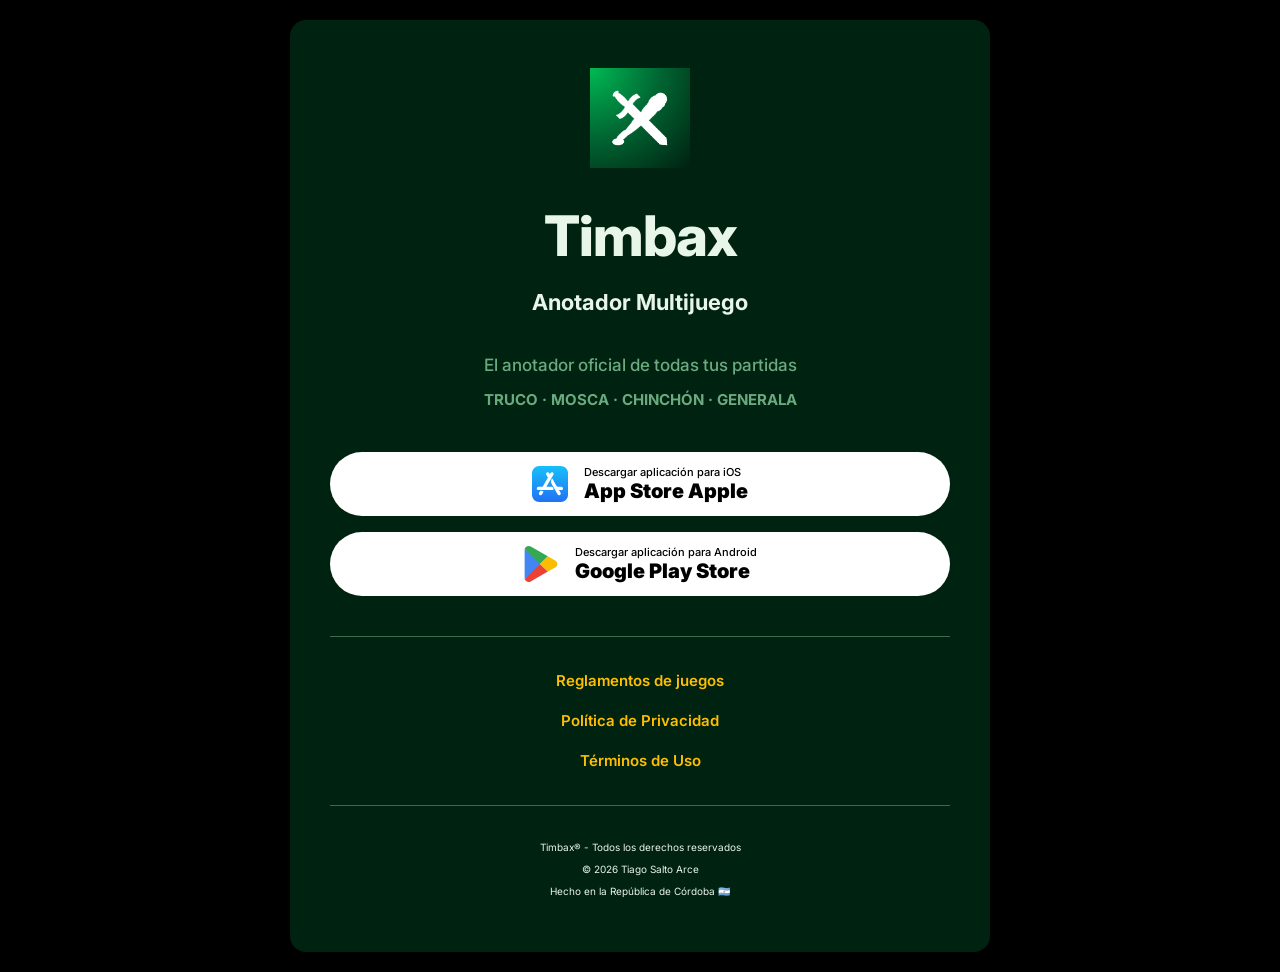
==== index.html @ fd423812 "Update index.html" ====
<!DOCTYPE html>
<html lang="es">
<head>
    <meta charset="UTF-8">
    <meta name="viewport" content="width=device-width, initial-scale=1.0">
    
    <!-- ══════════════════════════════════════════════════════════
     index.html  (timbax.com)
     ══════════════════════════════════════════════════════════ -->
<title>Timbax - Anotador de Truco, Generala, Mosca y Chinchón</title>
<meta name="description" content="Timbax es el anotador oficial para todas tus partidas de Truco, Generala, Mosca y Chinchón. El único anotador que entiende las reglas de tus juegos. Disponible para Android e iOS.">
<meta name="keywords" content="anotador de truco argentino, anotador de generala, anotador de chinchon, anotador de mosca, marcador de puntos, puntaje truco, puntaje mosca, puntaje generala, puntaje chinchon, anotador cartas argentina, anotador multijuego, truco argentino app">
<meta name="author" content="Tiago Salto Arce">
<link rel="canonical" href="https://timbax.com/">
 
<!-- Open Graph (WhatsApp, redes sociales) -->
<meta property="og:title" content="Timbax - Anotador de Truco, Generala, Mosca y Chinchón">
<meta property="og:description" content="El anotador oficial para todas tus partidas. El único anotador que entiende las reglas de tus juegos. Truco, Generala, Mosca y Chinchón.">
<meta property="og:url" content="https://timbax.com/">
<meta property="og:type" content="website">
<meta property="og:locale" content="es_AR">
    
    <!-- Favicons -->
    <link rel="icon" type="image/x-icon" href="/favicon.ico?v=3">
    <link rel="icon" type="image/png" sizes="32x32" href="/favicon-32x32.png?v=3">
    <link rel="icon" type="image/png" sizes="16x16" href="/favicon-16x16.png?v=3">
    <link rel="apple-touch-icon" sizes="180x180" href="/apple-touch-icon.png">

    <link rel="stylesheet" href="/assets/css/timbax.css">
    <style>
        body {
            min-height: 100vh;
            display: flex;
            flex-direction: column;
            align-items: center;
            justify-content: center;
        }

        .container {
            max-width: 700px;
            width: 100%;
            background: var(--container);
            padding: 48px 40px;
            border-radius: 16px;
            box-shadow: 0 2px 12px rgba(0, 0, 0, 0.4);
            text-align: center;
        }

        .logo-image {
            width: 100px;
            height: auto;
            margin-bottom: 16px;
        }

        .logo {
            font-size: 56px;
            font-weight: 800;
            letter-spacing: -1px;
            margin-bottom: 4px;
            color: var(--text);
        }

        .tagline {
            font-size: 22px;
            font-weight: 700;
            margin-bottom: 32px;
            color: var(--text);
        }

        .description {
            font-size: 17px;
            font-weight: 500;
            margin-bottom: 8px;
            color: var(--text-muted);
        }

        .games {
            font-size: 15px;
            font-weight: 700;
            margin-bottom: 40px;
            color: var(--text-muted);
        }

        .buttons {
            display: flex;
            flex-direction: column;
            gap: 16px;
            margin-bottom: 40px;
        }

        .btn {
            display: flex;
            align-items: center;
            justify-content: center;
            gap: 16px;
            padding: 14px 24px;
            text-decoration: none;
            border-radius: 50px;
            transition: all 0.2s ease;
            cursor: pointer;
            background: #ffffff;
            color: #000000;
            -webkit-tap-highlight-color: transparent;
            user-select: none;
        }
        
        .btn:hover {
            background: #f0f0f0;
            transform: translateY(-2px);
            box-shadow: 0 4px 16px rgba(0, 0, 0, 0.4);
        }

        .btn-icon {
            width: 36px;
            height: 36px;
            flex-shrink: 0;
        }

        .btn-text {
            display: flex;
            flex-direction: column;
            align-items: flex-start;
            gap: 1px;
        }

        .btn-text-sub {
            font-size: 11px;
            font-weight: 500;
            line-height: 1.2;
            color: #000000;
        }

        .btn-text-main {
            font-size: 20px;
            font-weight: 900;
            line-height: 1.1;
            color: #000000;
        }

        .divider {
            width: 100%;
            height: 1px;
            background: var(--border);
            margin: 32px 0;
        }

        .legal-links {
            display: flex;
            flex-direction: column;
            gap: 16px;
            margin-bottom: 32px;
        }

        .legal-link {
            font-size: 15px;
            color: var(--primary);
            text-decoration: none;
            font-weight: 600;
            transition: opacity 0.2s ease;
            -webkit-tap-highlight-color: transparent;
        }

        .legal-link:hover {
            opacity: 0.7;
        }

        .footer-info {
            font-size: 12px;
            line-height: 1.8;
            color: var(--text-muted);
            font-weight: 400;
        }

        .footer-info p {
            margin-bottom: 4px;
            font-size: 10px;
        }

        /* Mobile adjustments */
        @media (max-width: 768px) {
            .container {
                padding: 40px 28px;
                max-width: 100%;
            }

            .logo-image {
                width: 80px;
                margin-bottom: 12px;
            }

            .logo {
                font-size: 42px;
            }

            .tagline {
                font-size: 18px;
                margin-bottom: 24px;
            }

            .description {
                font-size: 15px;
            }

            .games {
                font-size: 13px;
                margin-bottom: 32px;
                line-height: 1.4;
            }

            .buttons {
                gap: 12px;
            }

            .btn {
                font-size: 15px;
                padding: 14px 24px;
            }

            .btn-icon {
                width: 36px;
                height: 36px;
            }

            .divider {
                margin: 24px 0;
            }

            .legal-links {
                gap: 12px;
                margin-bottom: 24px;
            }

            .legal-link {
                font-size: 14px;
            }

            .footer-info {
                font-size: 10px;
            }
        }

        /* Tablet adjustments */
        @media (min-width: 769px) and (max-width: 1024px) {
            .container {
                max-width: 600px;
            }
        }
    </style>
</head>
<body>
    <div class="container">
        <img src="/timbax_logo.png" alt="Timbax Logo" class="logo-image">
        <h1 class="logo">Timbax</h1>
        <p class="tagline">Anotador Multijuego</p>
        
        <p class="description">El anotador oficial de todas tus partidas</p>
        <p class="games">TRUCO · MOSCA · CHINCHÓN · GENERALA</p>
        
       <div class="buttons">            
            <a href="https://apps.apple.com/app/timbax/id0000000000" class="btn">
                <!-- Apple AppStore logo logo oficial -->
                <img src="/assets/icons/ic_appstore.svg" class="btn-icon" alt="App Store">
                <div class="btn-text">
                    <span class="btn-text-sub">Descargar aplicación para iOS</span>
                    <span class="btn-text-main">App Store Apple</span>
                </div>
            </a>
           <a href="https://play.google.com/store/apps/details?id=com.timbax.app" class="btn">
                <!-- Google Play logo oficial -->
                <img src="/assets/icons/ic_googleplay.svg" class="btn-icon" alt="Google Play">
                <div class="btn-text">
                    <span class="btn-text-sub">Descargar aplicación para Android</span>
                    <span class="btn-text-main">Google Play Store</span>
                </div>
            </a>
        </div>

        <div class="divider"></div>

        <div class="legal-links">
            <a href="/reglas" class="legal-link">Reglamentos de juegos</a>
            <a href="/privacy-policy" class="legal-link">Política de Privacidad</a>
            <a href="/terms-of-use" class="legal-link">Términos de Uso</a>
        </div>

        <div class="divider"></div>

        <div class="footer-info">
            <p>Timbax® - Todos los derechos reservados</p>
            <p>© 2026 Tiago Salto Arce</p>
            <p>Hecho en la República de Córdoba 🇦🇷</p>
        </div>   
        
    </div>
</body>
</html>
---- assets/css/timbax.css ----
/* ============================================================
   TIMBAX — Base Stylesheet
   Compartido por todas las páginas del sitio
   ============================================================ */

/* Google Fonts - Inter (400, 500, 600, 700, 800) */
@import url('https://fonts.googleapis.com/css2?family=Inter:wght@400;500;600;700;800&display=swap');

/* ── Color Tokens ── */
:root {
    --bg:              #000000;
    --container:       #002211;
    --surface:         #13492C;
    --surface-variant: #256B4A;
    --border:          #3A6B4E;
    --primary:         #FFBF00;
    --primary-hover:   #E6AC00;
    --text:            #E8F5E9;
    --text-muted:      #6BAA7F;
}

/* ── Reset ── */
* {
    margin: 0;
    padding: 0;
    box-sizing: border-box;
}

/* ── Body ── */
body {
    font-family: 'Inter', -apple-system, BlinkMacSystemFont, 'Segoe UI', Roboto, sans-serif;
    background: var(--bg);
    color: var(--text);
    line-height: 1.6;
    padding: 20px;
}

/* ── Container ── */
.container {
    max-width: 800px;
    margin: 0 auto;
    background: var(--container);
    padding: 40px;
    border-radius: 12px;
    box-shadow: 0 2px 8px rgba(0, 0, 0, 0.4);
}

/* ── Back link ── */
.back-link {
    display: inline-flex;
    align-items: center;
    gap: 8px;
    margin-bottom: 24px;
    color: var(--primary);
    text-decoration: none;
    font-weight: 600;
    font-size: 15px;
    transition: opacity 0.2s ease;
    -webkit-tap-highlight-color: transparent;
}
.back-link:hover { opacity: 0.7; }
.back-icon { width: 20px; height: 20px; flex-shrink: 0; }

/* ── Header ── */
header {
    margin-bottom: 40px;
    padding-bottom: 24px;
    border-bottom: 1px solid var(--border);
}

.logo-container {
    display: flex;
    align-items: center;
    gap: 12px;
    margin-bottom: 16px;
}
.logo-image { width: 40px; height: auto; }
.logo {
    font-size: 32px;
    font-weight: 900;
    color: var(--text);
}

/* ── Typography ── */
h1 {
    font-size: 28px;
    font-weight: 700;
    color: var(--text);
    margin-bottom: 8px;
}

h2 {
    font-size: 22px;
    font-weight: 700;
    color: var(--text);
    margin-top: 32px;
    margin-bottom: 16px;
}

h3 {
    font-size: 18px;
    font-weight: 600;
    color: var(--text);
    margin-top: 24px;
    margin-bottom: 12px;
}

p {
    margin-bottom: 16px;
    font-size: 16px;
    color: var(--text);
}

ul {
    margin-bottom: 16px;
    padding-left: 24px;
}

li {
    margin-bottom: 8px;
    font-size: 16px;
    color: var(--text);
}

a {
    color: var(--primary);
}

/* ── Divider ── */
.divider {
    border: none;
    border-top: 1px solid var(--border);
    margin: 32px 0;
}

/* ── Footer ── */
footer {
    text-align: center;
    margin-top: 48px;
    padding-top: 24px;
    border-top: 1px solid var(--border);
    color: var(--text-muted);
    font-size: 12px;
    line-height: 1.8;
}

/* ── Utility: muted text ── */
.text-muted {
    font-size: 14px;
    color: var(--text-muted);
}

/* ── Mobile ── */
@media (max-width: 768px) {
    .container { padding: 24px; }
    .logo-image { width: 32px; }
    h1 { font-size: 24px; }
    h2 { font-size: 20px; }
    h3 { font-size: 16px; }
    p, li { font-size: 15px; }
    footer { font-size: 10px; }
    footer p { font-size: 10px; }
}
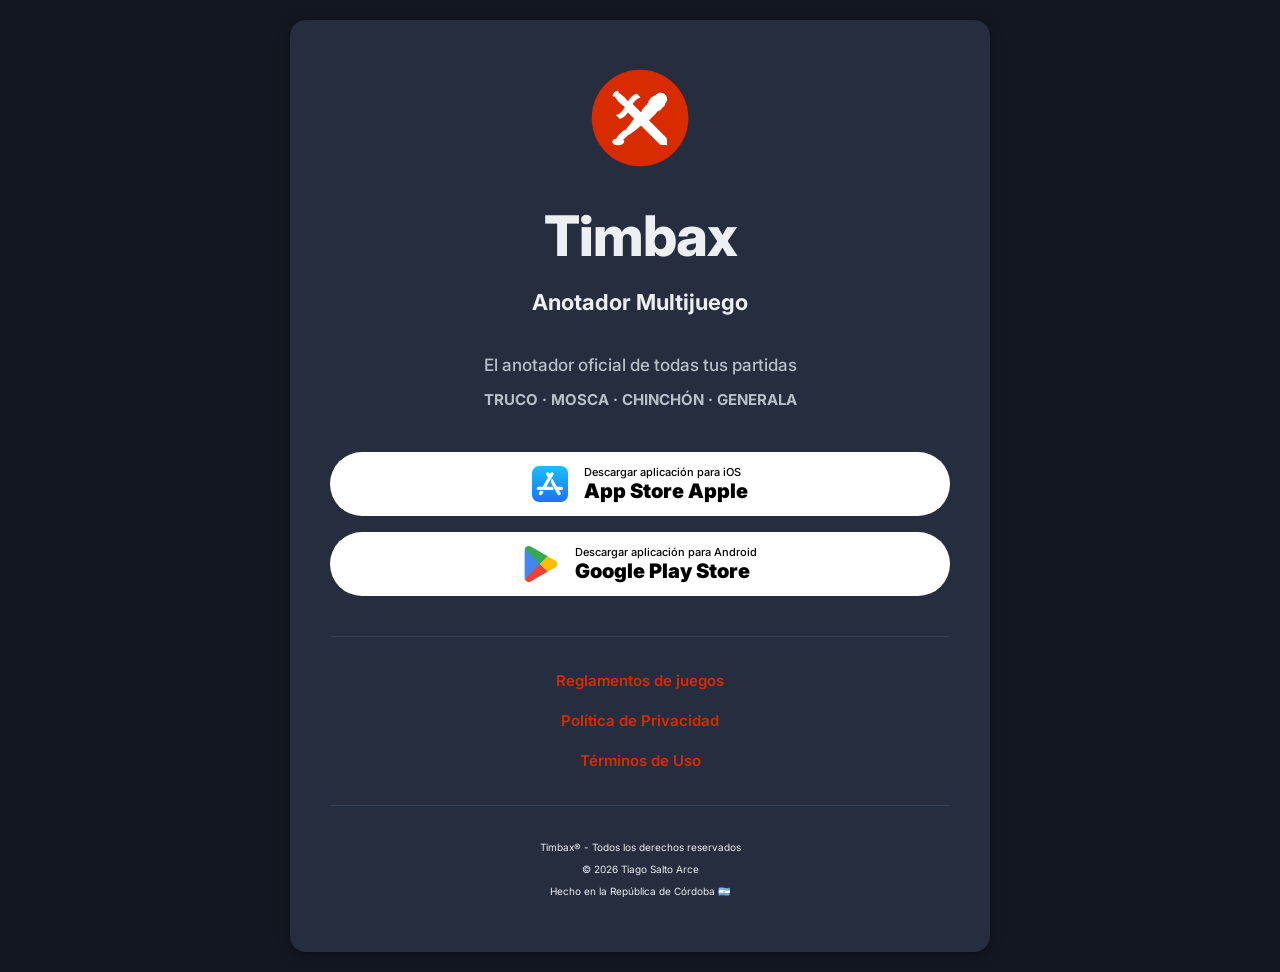
==== commit d8355a07: "Update index.html" ====
--- a/index.html
+++ b/index.html
@@ -21,9 +21,9 @@
 <meta property="og:locale" content="es_AR">
     
     <!-- Favicons -->
-    <link rel="icon" type="image/x-icon" href="/favicon.ico?v=3">
-    <link rel="icon" type="image/png" sizes="32x32" href="/favicon-32x32.png?v=3">
-    <link rel="icon" type="image/png" sizes="16x16" href="/favicon-16x16.png?v=3">
+    <link rel="icon" type="image/x-icon" href="/favicon.ico">
+    <link rel="icon" type="image/png" sizes="32x32" href="/favicon-32x32.png">
+    <link rel="icon" type="image/png" sizes="16x16" href="/favicon-16x16.png">
     <link rel="apple-touch-icon" sizes="180x180" href="/apple-touch-icon.png">
 
     <link rel="stylesheet" href="/assets/css/timbax.css">
--- a/assets/css/timbax.css
+++ b/assets/css/timbax.css
@@ -8,15 +8,15 @@
 
 /* ── Color Tokens ── */
 :root {
-    --bg:              #000000;
-    --container:       #002211;
-    --surface:         #13492C;
-    --surface-variant: #256B4A;
-    --border:          #3A6B4E;
-    --primary:         #FFBF00;
-    --primary-hover:   #E6AC00;
-    --text:            #E8F5E9;
-    --text-muted:      #6BAA7F;
+    --bg:              #131820;
+    --container:       #252D3E;
+    --surface:         #3B4C5F;
+    --surface-variant: #28323F;
+    --border:          #324157;
+    --primary:         #D92B00;
+    --primary-hover:   #C42900;
+    --text:            #EDF0F3;
+    --text-muted:      #B8C0CA;
 }
 
 /* ── Reset ── */
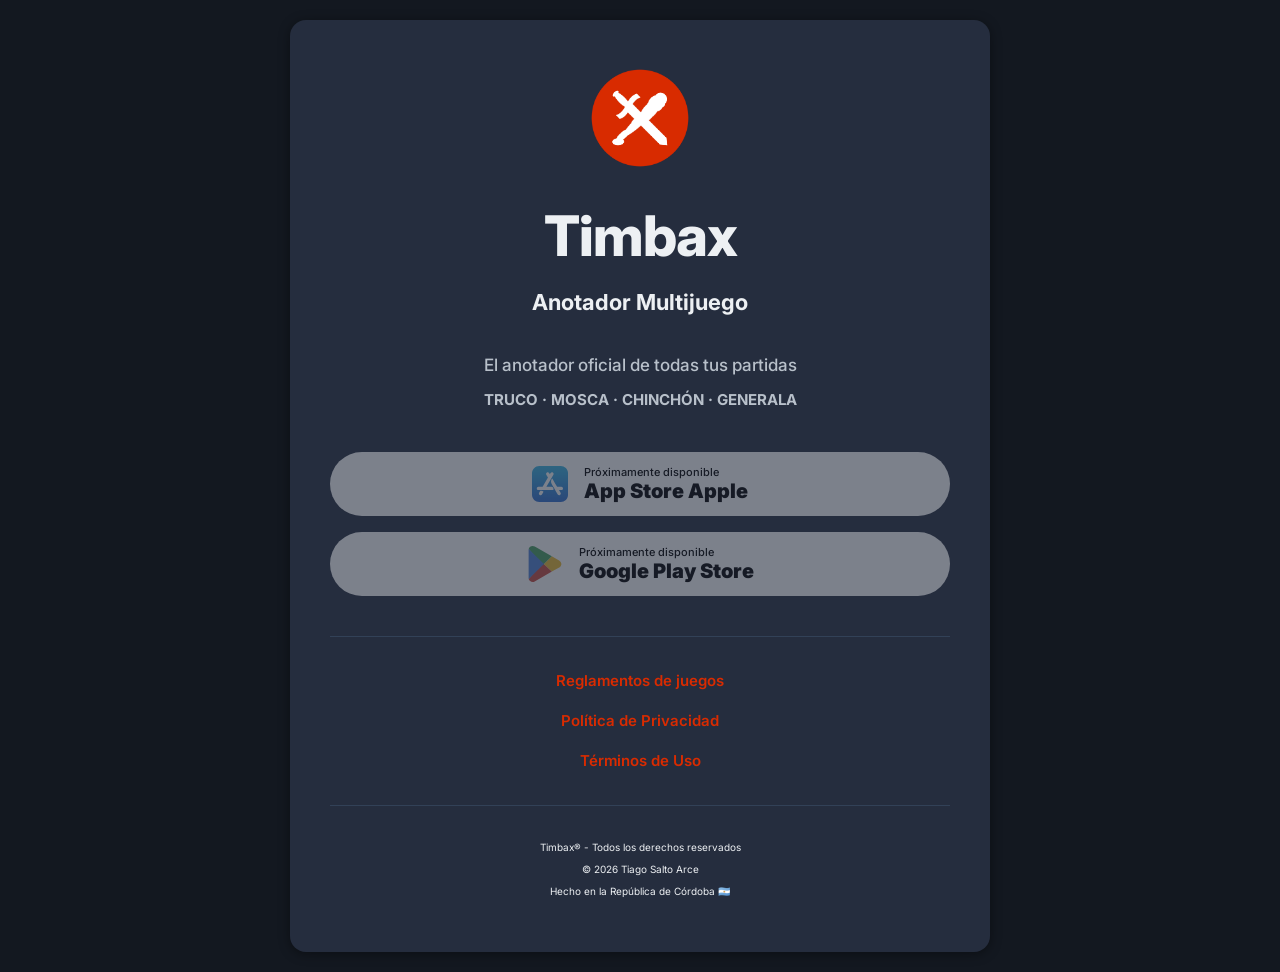
==== commit b5d2b685: "Update index.html" ====
--- a/index.html
+++ b/index.html
@@ -25,6 +25,8 @@
     <link rel="icon" type="image/png" sizes="32x32" href="/favicon-32x32.png">
     <link rel="icon" type="image/png" sizes="16x16" href="/favicon-16x16.png">
     <link rel="apple-touch-icon" sizes="180x180" href="/apple-touch-icon.png">
+    <link rel="icon" type="image/png" sizes="192x192" href="/android-chrome-192x192.png">
+    <link rel="icon" type="image/png" sizes="512x512" href="/android-chrome-512x512.png">
 
     <link rel="stylesheet" href="/assets/css/timbax.css">
     <style>
@@ -110,6 +112,18 @@
             box-shadow: 0 4px 16px rgba(0, 0, 0, 0.4);
         }
 
+        .btn-disabled {
+            opacity: 0.4;
+            pointer-events: none;
+            filter: grayscale(25%);
+        }
+
+        .btn-disabled:hover {
+            transform: none;
+            box-shadow: none;
+            background: #ffffff;
+        }
+
         .btn-icon {
             width: 36px;
             height: 36px;
@@ -257,19 +271,19 @@
         <p class="games">TRUCO · MOSCA · CHINCHÓN · GENERALA</p>
         
        <div class="buttons">            
-            <a href="https://apps.apple.com/app/timbax/id0000000000" class="btn">
+            <a href="https://apps.apple.com/app/timbax/id0000000000" class="btn btn-disabled">
                 <!-- Apple AppStore logo logo oficial -->
                 <img src="/assets/icons/ic_appstore.svg" class="btn-icon" alt="App Store">
                 <div class="btn-text">
-                    <span class="btn-text-sub">Descargar aplicación para iOS</span>
+                    <span class="btn-text-sub">Próximamente disponible</span>
                     <span class="btn-text-main">App Store Apple</span>
                 </div>
             </a>
-           <a href="https://play.google.com/store/apps/details?id=com.timbax.app" class="btn">
+           <a href="https://play.google.com/store/apps/details?id=com.timbax.app" class="btn btn-disabled">
                 <!-- Google Play logo oficial -->
                 <img src="/assets/icons/ic_googleplay.svg" class="btn-icon" alt="Google Play">
                 <div class="btn-text">
-                    <span class="btn-text-sub">Descargar aplicación para Android</span>
+                    <span class="btn-text-sub">Próximamente disponible</span>
                     <span class="btn-text-main">Google Play Store</span>
                 </div>
             </a>
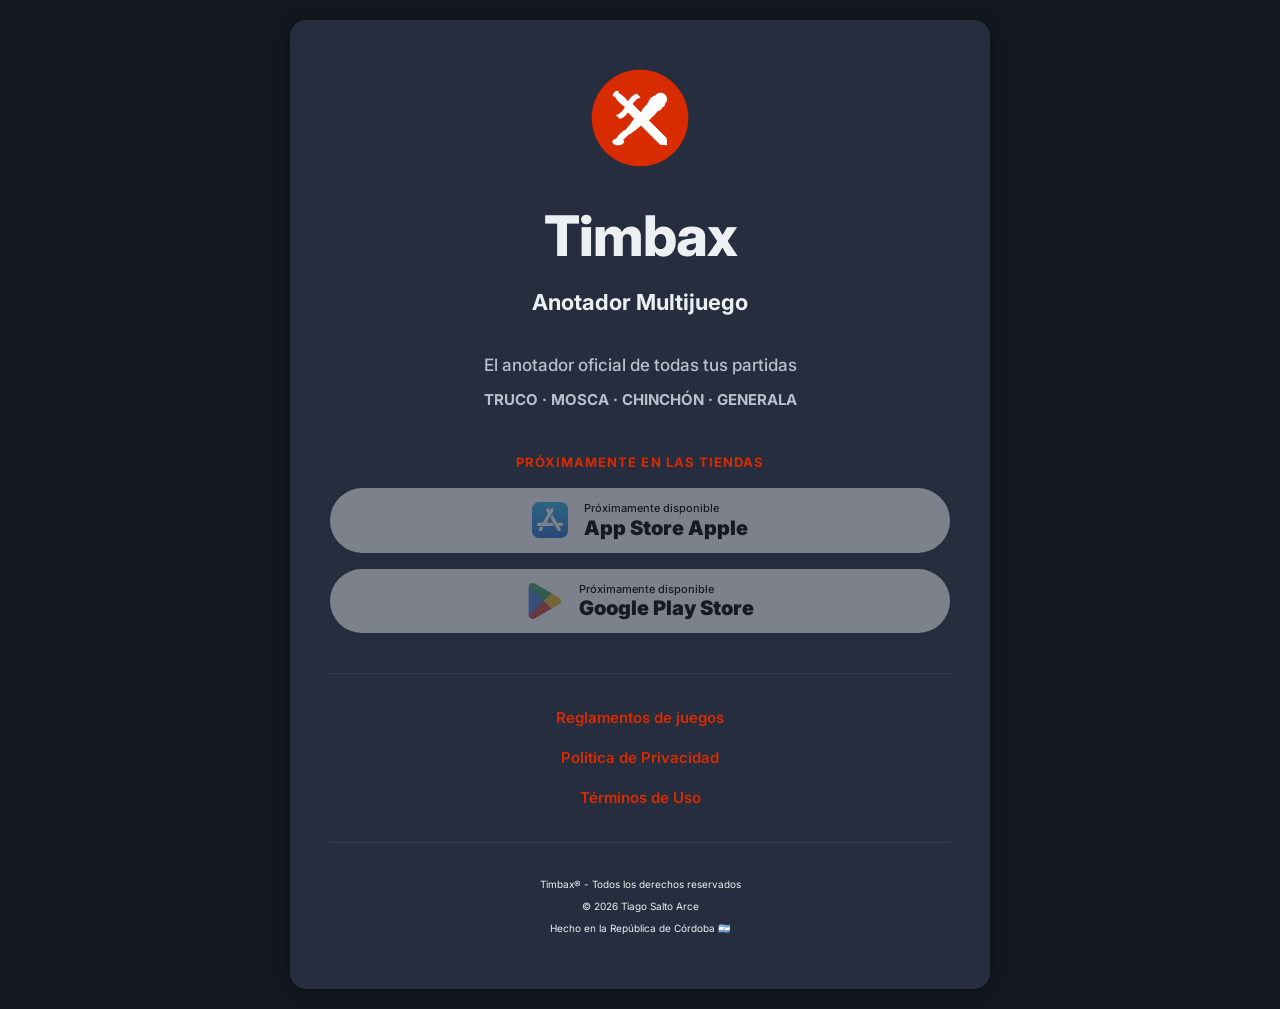
==== commit 34b2b028: "Update index.html" ====
--- a/index.html
+++ b/index.html
@@ -124,6 +124,15 @@
             background: #ffffff;
         }
 
+        .coming-soon-label {
+            font-size: 13px;
+            font-weight: 700;
+            letter-spacing: 0.08em;
+            text-transform: uppercase;
+            color: var(--primary);
+            margin-bottom: 16px;
+        }
+
         .btn-icon {
             width: 36px;
             height: 36px;
@@ -270,7 +279,8 @@
         <p class="description">El anotador oficial de todas tus partidas</p>
         <p class="games">TRUCO · MOSCA · CHINCHÓN · GENERALA</p>
         
-       <div class="buttons">            
+       <p class="coming-soon-label">Próximamente en las tiendas</p>
+       <div class="buttons">           
             <a href="https://apps.apple.com/app/timbax/id0000000000" class="btn btn-disabled">
                 <!-- Apple AppStore logo logo oficial -->
                 <img src="/assets/icons/ic_appstore.svg" class="btn-icon" alt="App Store">
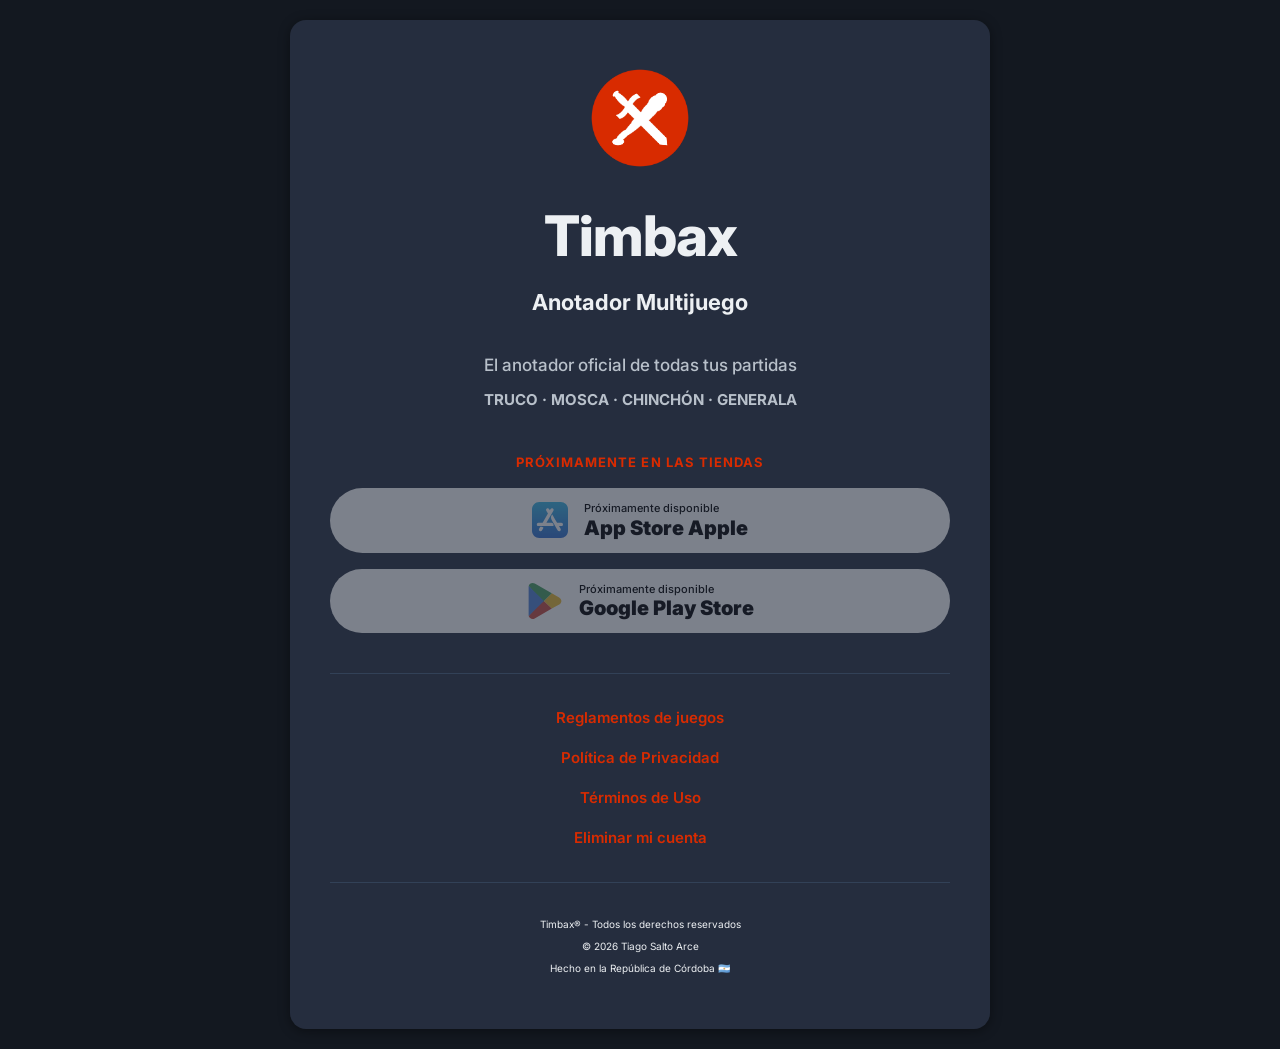
==== commit 68c97280: "Update index.html" ====
--- a/index.html
+++ b/index.html
@@ -305,6 +305,7 @@
             <a href="/reglas" class="legal-link">Reglamentos de juegos</a>
             <a href="/privacy-policy" class="legal-link">Política de Privacidad</a>
             <a href="/terms-of-use" class="legal-link">Términos de Uso</a>
+            <a href="/delete-account" class="legal-link">Eliminar mi cuenta</a>
         </div>
 
         <div class="divider"></div>
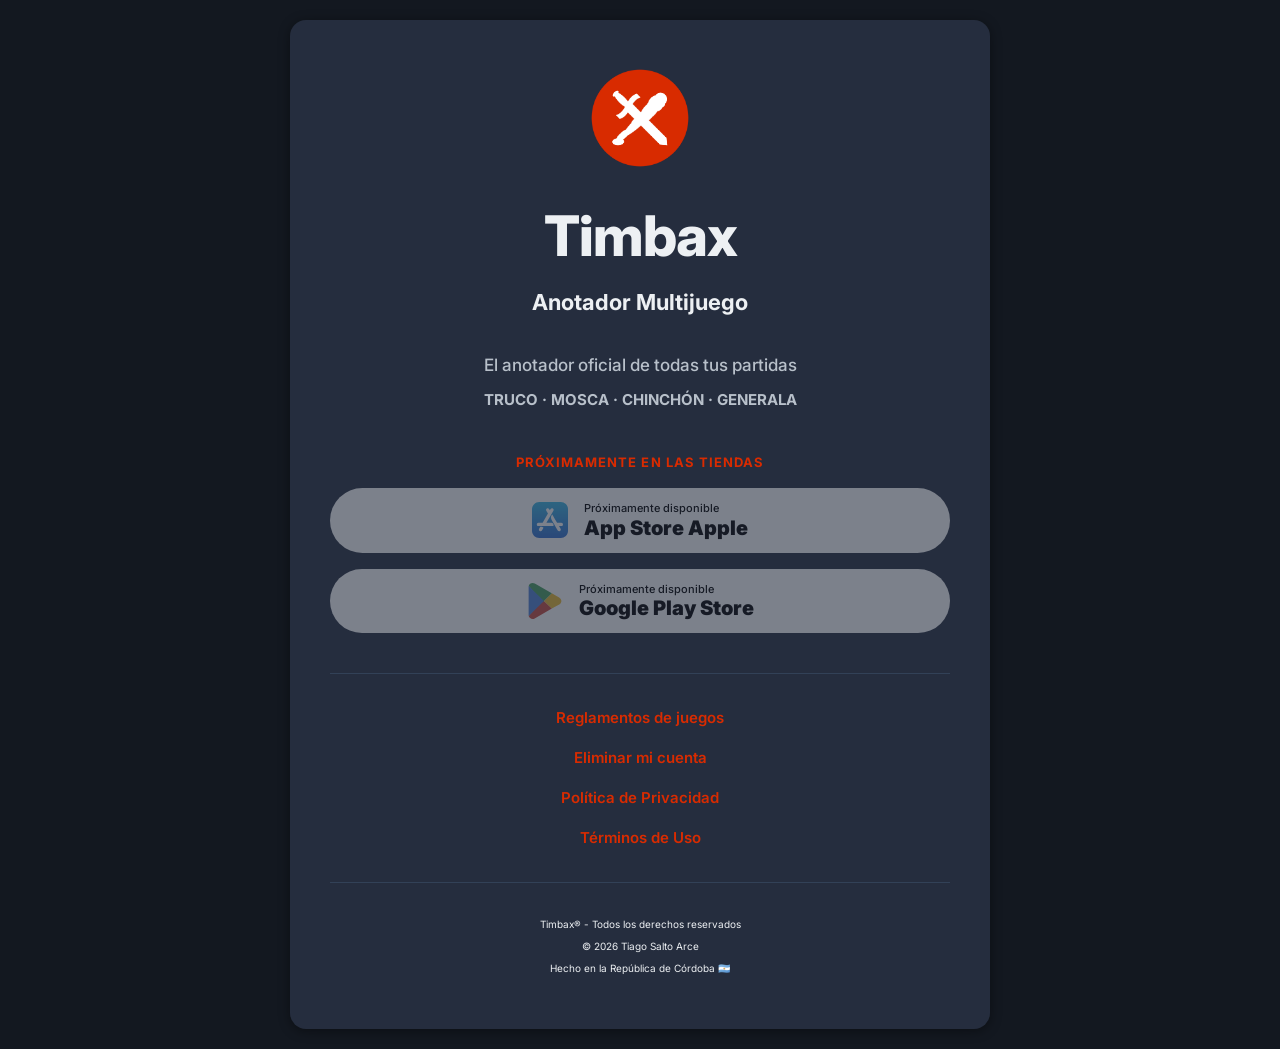
==== commit 47892de5: "Update index.html" ====
--- a/index.html
+++ b/index.html
@@ -303,9 +303,9 @@
 
         <div class="legal-links">
             <a href="/reglas" class="legal-link">Reglamentos de juegos</a>
+            <a href="/delete-account" class="legal-link">Eliminar mi cuenta</a>
             <a href="/privacy-policy" class="legal-link">Política de Privacidad</a>
             <a href="/terms-of-use" class="legal-link">Términos de Uso</a>
-            <a href="/delete-account" class="legal-link">Eliminar mi cuenta</a>
         </div>
 
         <div class="divider"></div>
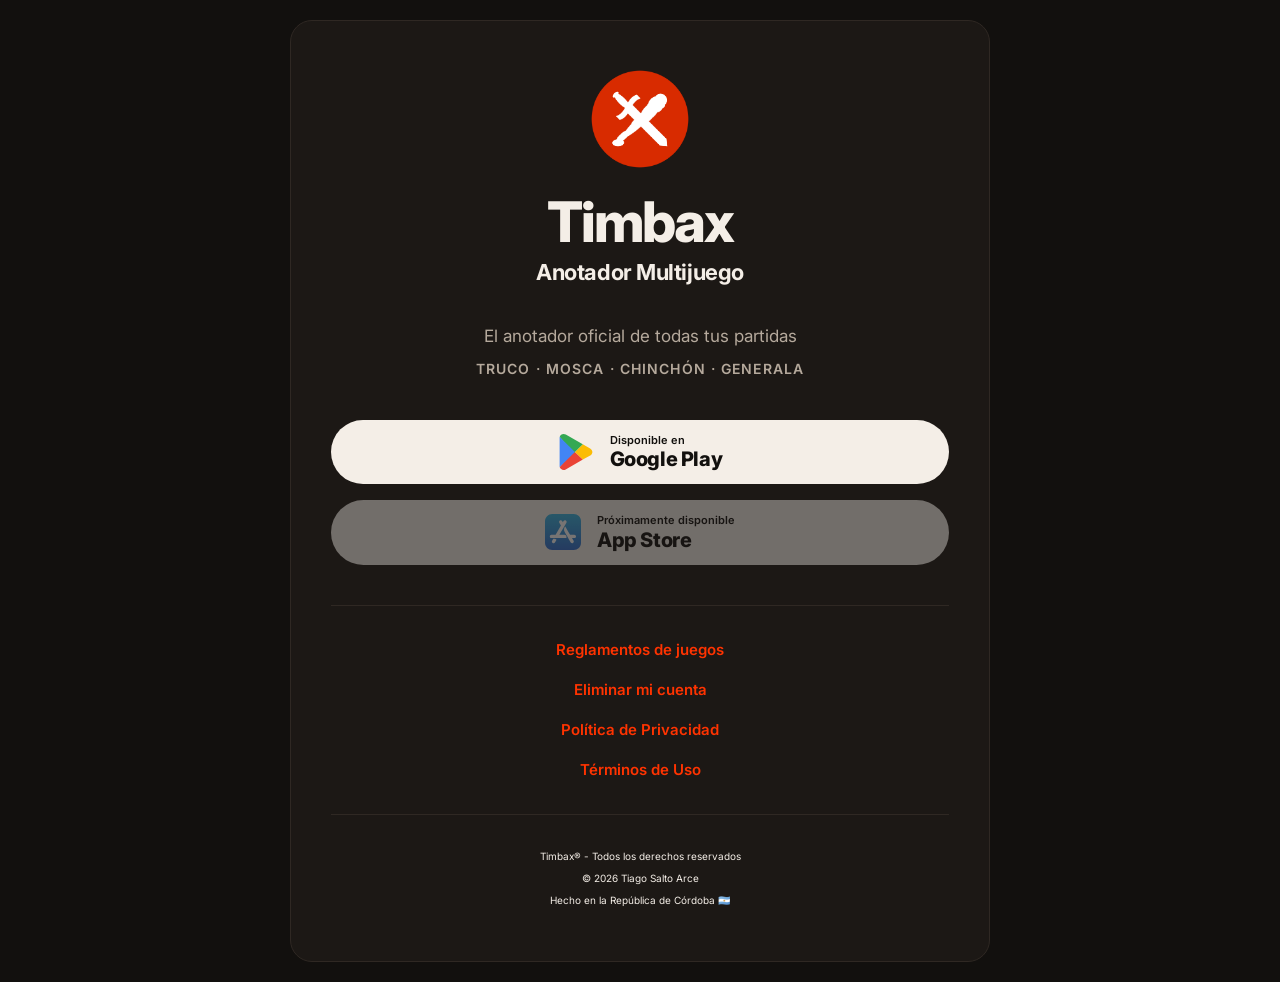
==== commit 61caa5b2: "Actualiza theme Asado Nocturno, tipografía y botón de Google Play Co-Authored-By: Claude Sonnet 5.5 " ====
--- a/index.html
+++ b/index.html
@@ -43,8 +43,8 @@
             width: 100%;
             background: var(--container);
             padding: 48px 40px;
-            border-radius: 16px;
-            box-shadow: 0 2px 12px rgba(0, 0, 0, 0.4);
+            border: 1px solid var(--border);
+            border-radius: var(--radius-card);
             text-align: center;
         }
 
@@ -57,7 +57,8 @@
         .logo {
             font-size: 56px;
             font-weight: 800;
-            letter-spacing: -1px;
+            line-height: 1.05;
+            letter-spacing: -0.04em;
             margin-bottom: 4px;
             color: var(--text);
         }
@@ -65,20 +66,22 @@
         .tagline {
             font-size: 22px;
             font-weight: 700;
+            letter-spacing: -0.02em;
             margin-bottom: 32px;
             color: var(--text);
         }
 
         .description {
             font-size: 17px;
-            font-weight: 500;
+            font-weight: 400;
             margin-bottom: 8px;
             color: var(--text-muted);
         }
 
         .games {
-            font-size: 15px;
-            font-weight: 700;
+            font-size: 14px;
+            font-weight: 600;
+            letter-spacing: 0.08em;
             margin-bottom: 40px;
             color: var(--text-muted);
         }
@@ -100,16 +103,21 @@
             border-radius: 50px;
             transition: all 0.2s ease;
             cursor: pointer;
-            background: #ffffff;
-            color: #000000;
+            background: var(--text);
+            color: var(--bg);
             -webkit-tap-highlight-color: transparent;
             user-select: none;
         }
         
         .btn:hover {
-            background: #f0f0f0;
+            background: #ffffff;
             transform: translateY(-2px);
-            box-shadow: 0 4px 16px rgba(0, 0, 0, 0.4);
+            box-shadow: 0 0 0 3px var(--accent-soft);
+        }
+
+        .btn:focus-visible {
+            outline: 2px solid var(--primary-text);
+            outline-offset: 3px;
         }
 
         .btn-disabled {
@@ -121,16 +129,7 @@
         .btn-disabled:hover {
             transform: none;
             box-shadow: none;
-            background: #ffffff;
-        }
-
-        .coming-soon-label {
-            font-size: 13px;
-            font-weight: 700;
-            letter-spacing: 0.08em;
-            text-transform: uppercase;
-            color: var(--primary);
-            margin-bottom: 16px;
+            background: var(--text);
         }
 
         .btn-icon {
@@ -148,16 +147,17 @@
 
         .btn-text-sub {
             font-size: 11px;
-            font-weight: 500;
+            font-weight: 600;
             line-height: 1.2;
-            color: #000000;
+            color: var(--bg);
         }
 
         .btn-text-main {
             font-size: 20px;
-            font-weight: 900;
+            font-weight: 800;
             line-height: 1.1;
-            color: #000000;
+            letter-spacing: -0.02em;
+            color: var(--bg);
         }
 
         .divider {
@@ -176,7 +176,7 @@
 
         .legal-link {
             font-size: 15px;
-            color: var(--primary);
+            color: var(--primary-text);
             text-decoration: none;
             font-weight: 600;
             transition: opacity 0.2s ease;
@@ -279,22 +279,21 @@
         <p class="description">El anotador oficial de todas tus partidas</p>
         <p class="games">TRUCO · MOSCA · CHINCHÓN · GENERALA</p>
         
-       <p class="coming-soon-label">Próximamente en las tiendas</p>
-       <div class="buttons">           
-            <a href="https://apps.apple.com/app/timbax/id0000000000" class="btn btn-disabled">
-                <!-- Apple AppStore logo logo oficial -->
-                <img src="/assets/icons/ic_appstore.svg" class="btn-icon" alt="App Store">
+        <div class="buttons">
+            <a href="https://play.google.com/store/apps/details?id=com.timbax.app" class="btn" target="_blank" rel="noopener">
+                <!-- Google Play logo oficial -->
+                <img src="/assets/icons/ic_googleplay.svg" class="btn-icon" alt="">
+                <div class="btn-text">
+                    <span class="btn-text-sub">Disponible en</span>
+                    <span class="btn-text-main">Google Play</span>
+                </div>
+            </a>
+            <a href="https://apps.apple.com/app/timbax/id0000000000" class="btn btn-disabled" aria-disabled="true" tabindex="-1">
+                <!-- Apple AppStore logo oficial -->
+                <img src="/assets/icons/ic_appstore.svg" class="btn-icon" alt="">
                 <div class="btn-text">
                     <span class="btn-text-sub">Próximamente disponible</span>
-                    <span class="btn-text-main">App Store Apple</span>
-                </div>
-            </a>
-           <a href="https://play.google.com/store/apps/details?id=com.timbax.app" class="btn btn-disabled">
-                <!-- Google Play logo oficial -->
-                <img src="/assets/icons/ic_googleplay.svg" class="btn-icon" alt="Google Play">
-                <div class="btn-text">
-                    <span class="btn-text-sub">Próximamente disponible</span>
-                    <span class="btn-text-main">Google Play Store</span>
+                    <span class="btn-text-main">App Store</span>
                 </div>
             </a>
         </div>
--- a/assets/css/timbax.css
+++ b/assets/css/timbax.css
@@ -1,22 +1,39 @@
 /* ============================================================
    TIMBAX — Base Stylesheet
    Compartido por todas las páginas del sitio
+   Theme "Asado Nocturno" — mismos tokens que la app (Color.kt / Type.kt / Shape.kt)
    ============================================================ */
 
-/* Google Fonts - Inter (400, 500, 600, 700, 800) */
+/* Google Fonts - Inter (400, 500, 600, 700, 800), los mismos pesos que la app */
 @import url('https://fonts.googleapis.com/css2?family=Inter:wght@400;500;600;700;800&display=swap');
 
 /* ── Color Tokens ── */
 :root {
-    --bg:              #131820;
-    --container:       #252D3E;
-    --surface:         #3B4C5F;
-    --surface-variant: #28323F;
-    --border:          #324157;
-    --primary:         #D92B00;
-    --primary-hover:   #C42900;
-    --text:            #EDF0F3;
-    --text-muted:      #B8C0CA;
+    /* Carbón nocturno: fondo → card → superficie hundida. Sin sombras: separan los bordes. */
+    --bg:               #12100E;
+    --container:        #1C1815;
+    --surface:          #241F1B;
+    --surface-variant:  #26201C;
+    --surface-sunken:   #151210;
+    --border:           #2F2823;
+    --outline:          #8A7C70;
+
+    /* Marca: naranja brasa (relleno) y brasa legible (texto/links sobre superficie) */
+    --primary:          #D92B00;
+    --primary-hover:    #C42900;
+    --on-primary:       #FFFFFF;
+    --primary-text:     #FF3300;
+    --accent-soft:      #3B1A10;
+    --on-accent-soft:   #FF8F66;
+    --amber:            #FFAA00;
+
+    --text:             #F4EEE7;
+    --text-muted:       #B5A99C;
+
+    /* Radios (Dimens.kt) */
+    --radius-small:     12px;
+    --radius-control:   14px;
+    --radius-card:      22px;
 }
 
 /* ── Reset ── */
@@ -31,8 +48,11 @@
     font-family: 'Inter', -apple-system, BlinkMacSystemFont, 'Segoe UI', Roboto, sans-serif;
     background: var(--bg);
     color: var(--text);
+    font-weight: 400;
     line-height: 1.6;
     padding: 20px;
+    -webkit-font-smoothing: antialiased;
+    -moz-osx-font-smoothing: grayscale;
 }
 
 /* ── Container ── */
@@ -41,8 +61,8 @@
     margin: 0 auto;
     background: var(--container);
     padding: 40px;
-    border-radius: 12px;
-    box-shadow: 0 2px 8px rgba(0, 0, 0, 0.4);
+    border: 1px solid var(--border);
+    border-radius: var(--radius-card);
 }
 
 /* ── Back link ── */
@@ -51,7 +71,7 @@
     align-items: center;
     gap: 8px;
     margin-bottom: 24px;
-    color: var(--primary);
+    color: var(--primary-text);
     text-decoration: none;
     font-weight: 600;
     font-size: 15px;
@@ -77,21 +97,26 @@
 .logo-image { width: 40px; height: auto; }
 .logo {
     font-size: 32px;
-    font-weight: 900;
+    font-weight: 800;
+    letter-spacing: -0.035em;
     color: var(--text);
 }
 
 /* ── Typography ── */
 h1 {
-    font-size: 28px;
-    font-weight: 700;
+    font-size: 31px;
+    font-weight: 800;
+    line-height: 1.15;
+    letter-spacing: -0.035em;
     color: var(--text);
     margin-bottom: 8px;
 }
 
 h2 {
     font-size: 22px;
-    font-weight: 700;
+    font-weight: 800;
+    line-height: 1.25;
+    letter-spacing: -0.02em;
     color: var(--text);
     margin-top: 32px;
     margin-bottom: 16px;
@@ -99,7 +124,9 @@
 
 h3 {
     font-size: 18px;
-    font-weight: 600;
+    font-weight: 700;
+    line-height: 1.3;
+    letter-spacing: -0.01em;
     color: var(--text);
     margin-top: 24px;
     margin-bottom: 12px;
@@ -123,7 +150,11 @@
 }
 
 a {
-    color: var(--primary);
+    color: var(--primary-text);
+}
+
+strong, b {
+    font-weight: 700;
 }
 
 /* ── Divider ── */
@@ -154,7 +185,7 @@
 @media (max-width: 768px) {
     .container { padding: 24px; }
     .logo-image { width: 32px; }
-    h1 { font-size: 24px; }
+    h1 { font-size: 26px; }
     h2 { font-size: 20px; }
     h3 { font-size: 16px; }
     p, li { font-size: 15px; }
